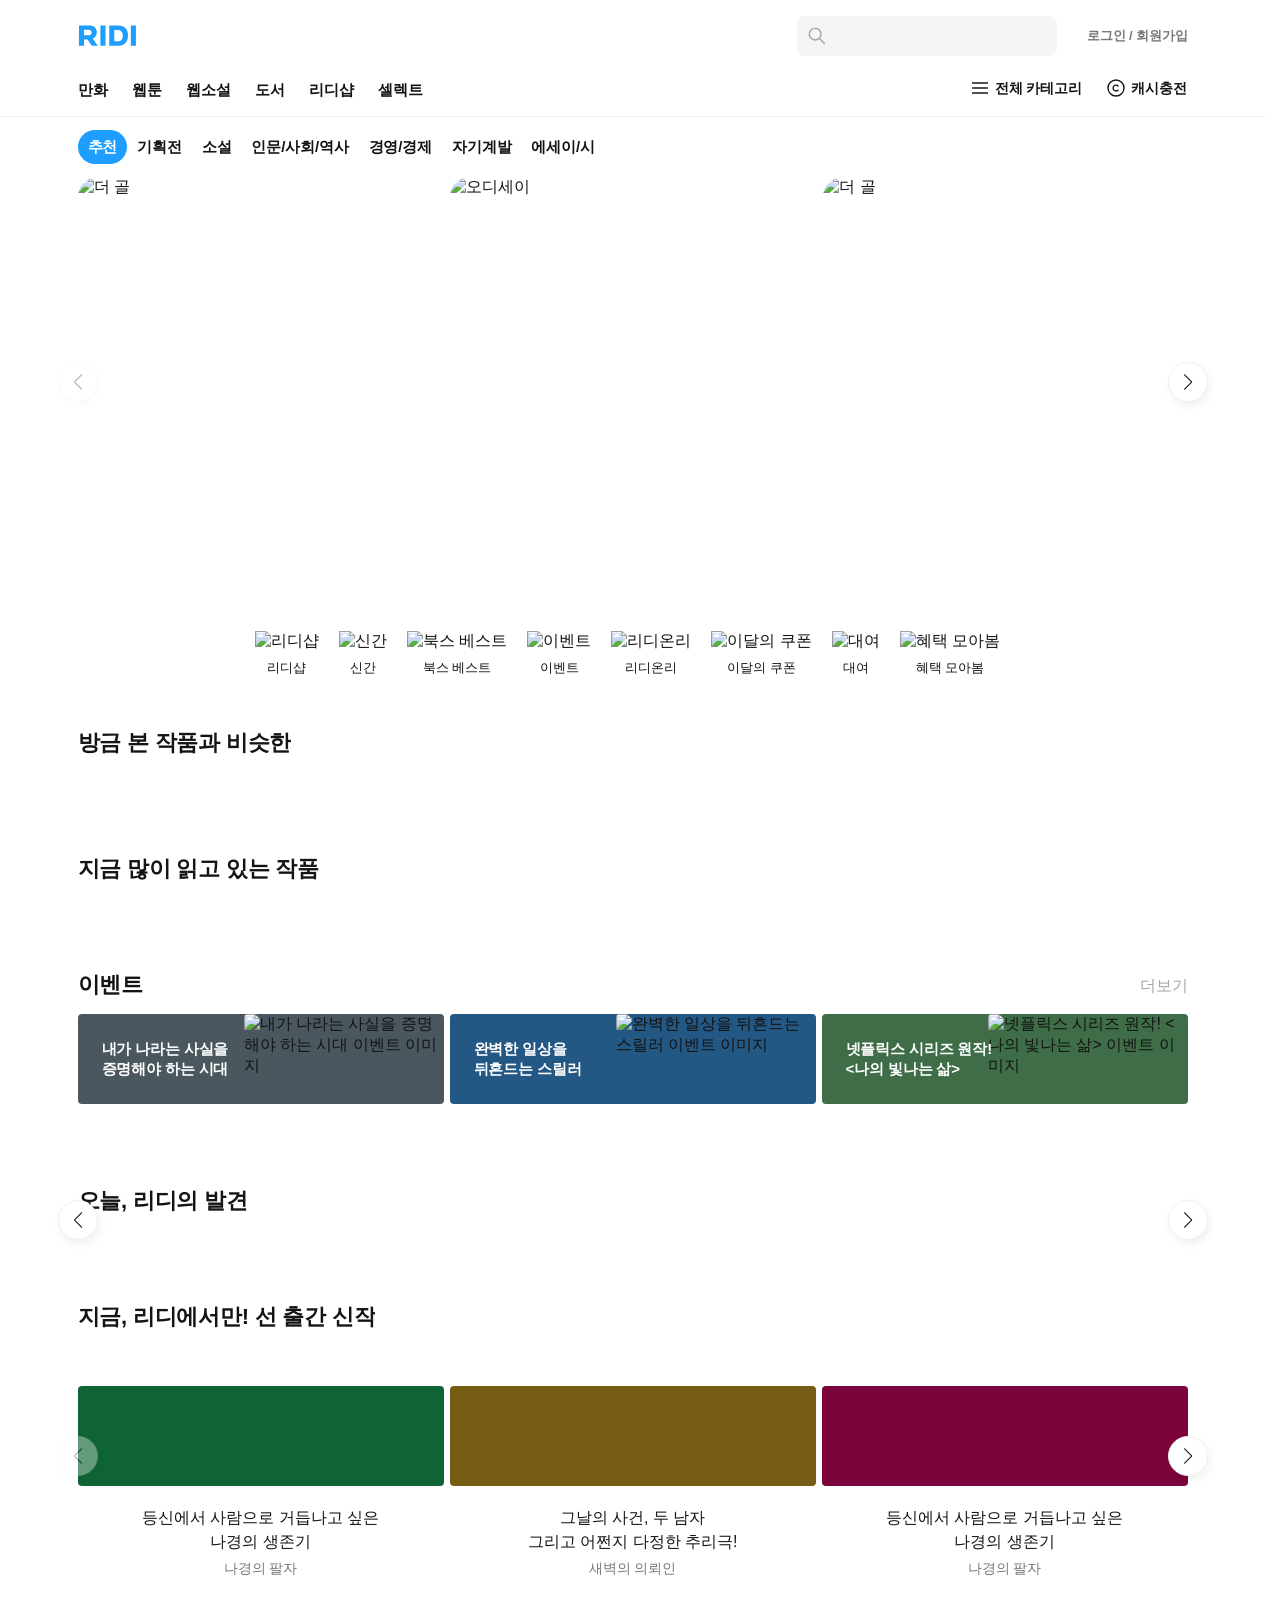
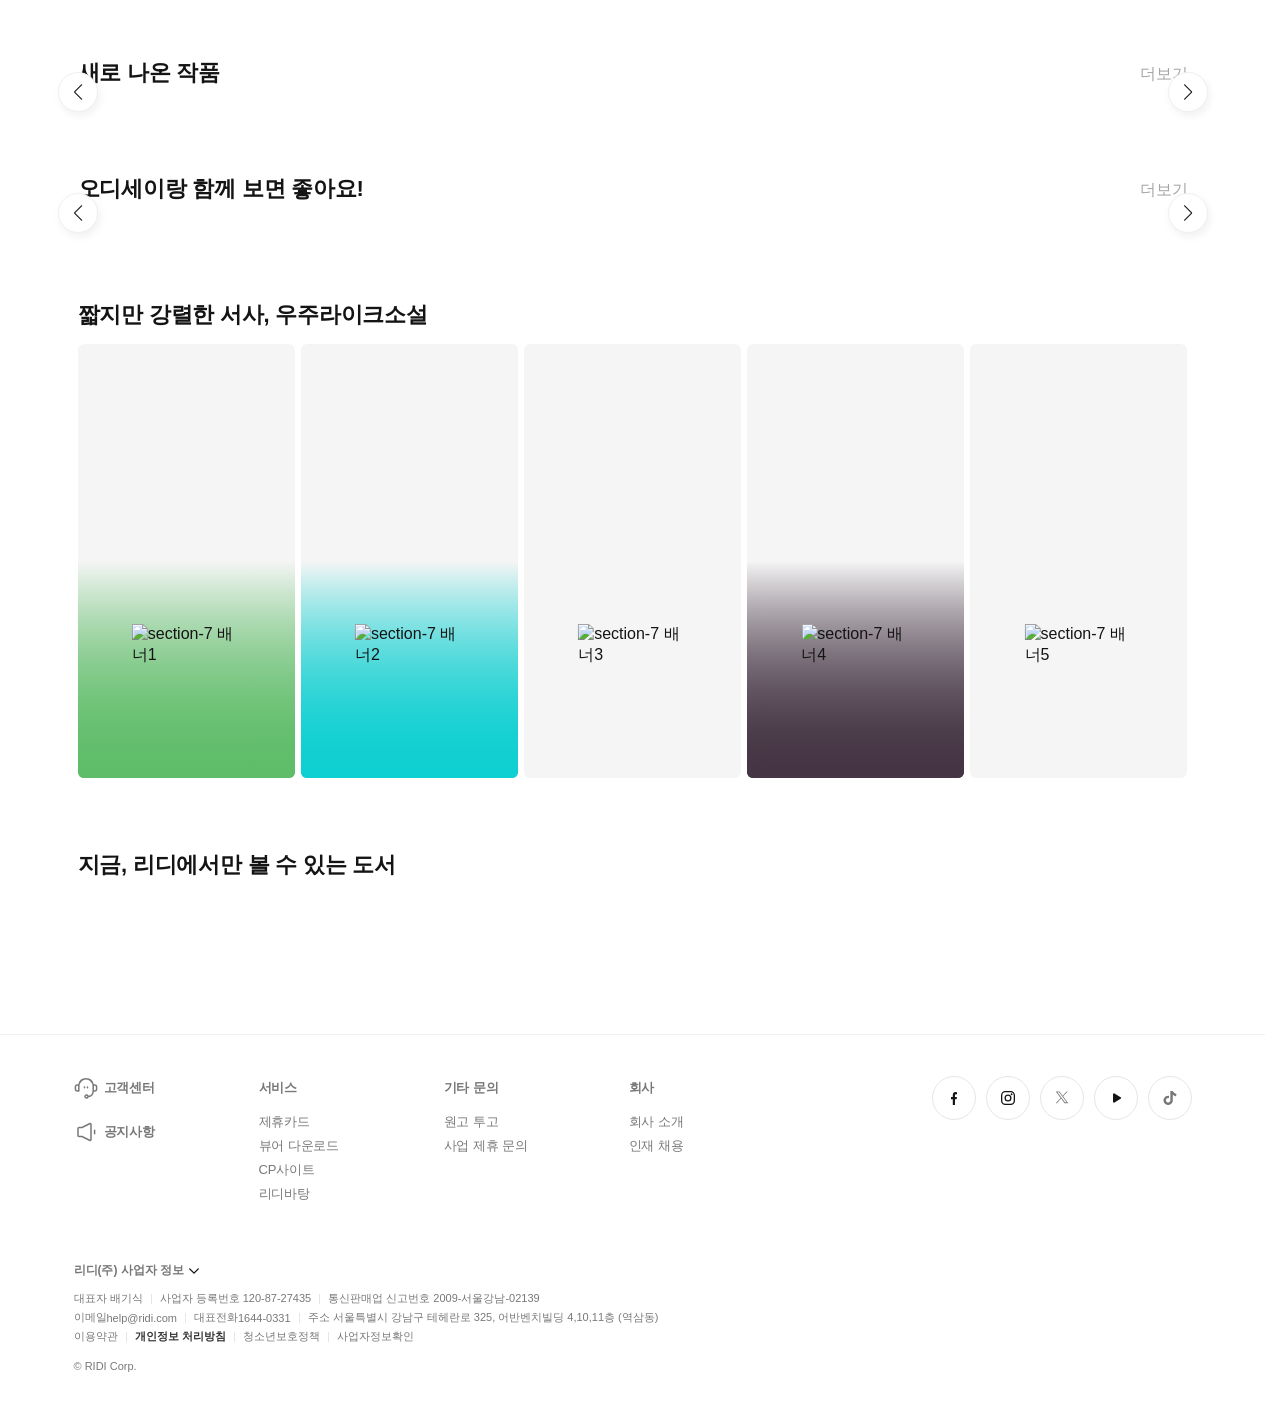
==== detail.html @ 7968d5c4 "0907 미니 프로젝트 진행중" ====
<!DOCTYPE html>
<html lang="ko">
<head>
    <meta charset="UTF-8">
    <meta name="viewport" content="width=device-width, initial-scale=1.0">
    <title>상세페이지</title>
    <link rel="stylesheet" href="./css/common.css">
    <link rel="stylesheet" href="./css/reset.css">
    <link rel="stylesheet" href="./css/detail.css">   
    <!-- Swiper CSS -->
    <link rel="stylesheet" href="https://cdn.jsdelivr.net/npm/swiper@11/swiper-bundle.min.css" />    
</head>
<body>
    <!-- 헤더 -->
    <div class="header-container"></div>
    <hr class="line">

    <div class="detail-container">
        <div class="book-detail-wrapper">            
            <!-- 좌측 표지 이미지 영역 -->
            <div class="detail-thumb-box">
                <a href="#">
                    <div class="box-background detail-bg"></div>
                    <img class="detail-img" src="" alt="책 표지">
                </a>                
            </div>            

            <!-- 우측 책 상세정보 영역 -->
            <div>
                <h1 class="detail-title"></h1>
                <div class="detail-info-box">
                    <div class="grade">
                        <div>
                            <button>
                                <svg width="1em" height="1em" viewBox="0 0 11 11" fill="none" xmlns="http://www.w3.org/2000/svg" aria-label="별점" class="rigrid-18z3lm8"><path fill-rule="evenodd" clip-rule="evenodd" d="M5.5 0L7.31151 3.30313L11 4.025L8.44643 6.75938L8.90476 10.5L5.5 8.90312L2.09524 10.5L2.55357 6.75938L0 4.00313L3.68849 3.30313L5.5 0Z" fill="currentColor"></path></svg>
                                <span>4.2점<span>(15)</span></span>
                            </button>
                            <span>관심 1</span>
                        </div>
                    </div>                        
                    <div>
                        <a href="#">
                            <span class="detail-author"></span>
                        </a>        
                        저자
                    </div>                          
                    <div>
                        <a href="#">
                            <span class="detail-publisher"></span>
                        </a>
                        출판
                    </div>                
                </div>                      

                <div>
                    <div>
                        <div>소장</div>
                        <div>
                            <ul>
                                <li>종이책 정가<span class="detail-price"></span>원</li>
                                <li>전자책 할인가<strong class="detail-sale-price"></strong>원</li>
                            </ul>
                        </div>                                        
                    </div>                
                </div>                
                            
                <!-- <div class="detail-contents-box">
                    <h3>작품 소개</h3>
                    <p class="detail-contents"></p>
                </div> -->                            
            </div>

        </div>
    </div>

    <!-- 상세페이지 스크립트 연결 -->
    <script src="js/detail.js"></script>
</body>
</html>
---- css/common.css ----
@charset "utf-8";

@font-face {
    font-family: "Pretendard Variable";
    font-style: normal;
    font-weight: 300 700;
    font-display: swap;
    src: url("https://static.ridicdn.net/web-font/pretendard/PretendardVariable.subset.0.woff2");
}

html {
    scrollbar-gutter: stable;
}

body {
    font-family: "Pretendard Variable", sans-serif;
}

.skip-nav {
    position: absolute;
    top: -100px;
    left: 0;
    z-index: 9999;
}

.skip-nav:focus {
    top: 0;
}

.sr-only {
    position: absolute;
    width: 1px;
    height: 1px;
    padding: 0;
    margin: -1px;
    overflow: hidden;
    clip: rect(0, 0, 0, 0);
    white-space: nowrap;
    border: 0;
}

.line {
    display: block;
    width: 100%;
    height: 1px;
    box-sizing: border-box;
    border: none;
    background: #f0f0f0;
}

/* Header */
header {
    width: 1170px;
    max-width: 1170px;
    margin: 0 auto;
}

/* Footer */
footer {
    position: relative;
    background: #ffffff;
    padding-top: 100px;
}

.footer-wrap {
    display: flex;
    flex-wrap: wrap;
    justify-content: space-between;
    max-width: 1170px;
    margin: 0 auto;
    padding: 41px 26px 20px;
}

.footer-wrap .footer-inner{
    display: flex;
    flex-direction: column;
}

.footer-wrap .footer-inner > .footer-top {
    display: flex;
}

.footer-wrap .footer-inner div > ul {
    min-width: 185px;
}

.footer-wrap .footer-inner > div > ul > li a {
    display: flex;
    align-items: center;
    gap: 6px;
    font-size: 13px;
    font-weight: bold;
    line-height: 16px;
    letter-spacing: -0.01em;
    color: #787878;
}

.footer-wrap .footer-inner > div > ul > li a svg * {
    color: #787878;
}

.footer-wrap .footer-inner > div > ul > li + li {
    margin-top: 20px;
}

.footer-wrap .footer-inner > div > div {
    flex-direction: column;
}

.footer-wrap .footer-inner .footer-top p {
    padding: 4px 0;
    margin-bottom: 12px;
    font-size: 13px;
    font-weight: 700;
    line-height: 16px;
    letter-spacing: -0.01em;
    color: #787878;
}

.footer-wrap .footer-inner .footer-top > div ul li a {
    font-size: 13px;
    line-height: 16px;
    letter-spacing: -0.01em;
    color: #787878;
}

.footer-wrap .footer-inner .footer-top > div ul li + li {
    margin-top: 6px;
}

.footer-wrap .footer-sns ul{
    display: flex;
}

.footer-wrap .footer-sns ul li + li{
    margin-left: 10px;
}

.footer-wrap .footer-sns ul li a{
    width: 44px;
    height: 44px;    
    display: inline-flex;
    justify-content: center;    
    align-items: center;
    border: 1px solid #e6e6e6;
    border-radius: 22px;
}

.footer-company{
    margin-top: 60px;
    margin-bottom: 20px;
}

.footer-company .info-toggle-btn{
    display: flex;
    align-items: center;
    gap: 4px;
    padding: 0;
    border: none;
    background: none;
    font-size: 12px;
    font-weight: 700;
    color: #787878;
    cursor: pointer;
    margin-bottom: 12px;
}

.info-toggle-btn .icon-arrow {
    display: inline-flex;
    align-items: center;
    transform: rotate(90deg);
    transition: transform 0.2s ease;
}

.info-content {
    margin-bottom: 16px;
}

.info-list{
    margin-bottom: 4px;
}

.info-list, .info-links {
    display: flex;
    flex-wrap: wrap;
    align-items: center;
    list-style: none;    
    padding: 0;
}

.info-list li,
.info-links li {
    font-size: 11px;
    color: #787878;
    display: flex;
    align-items: center;
}

.info-list li:not(:last-child)::after,
.info-links li:not(:last-child)::after {
    content: "";
    display: inline-block;
    width: 1px;
    height: 10px;
    background-color: #e6e6e6;
    margin: 0 8px;
}

.info-list a,
.info-links a {
    color: inherit;
    text-decoration: none;
}

.info-list a:hover,
.info-links a:hover {
    text-decoration: underline;
}

.info-links .privacy-link {
    font-weight: 700;
    color: #333;
}

.copyright {
    margin: 0;
    font-size: 11px;
    color: #787878;
}

[class^="section-"] {
    position: relative;
    max-width: 1170px;
    padding-left: 30px;
    padding-right: 30px;
    margin: 40px auto 0px;
}

[class^="section-"]:nth-child(even of [class^="section-"]) {
    padding-bottom: 30px;
}

[class^="section-"]:nth-child(odd of [class^="section-"]) {
    padding-bottom: 40px;
}

[class^="section-"] .heading{
    display: flex;
    justify-content: space-between;
    align-items: center;
    padding-top: 4px;
    padding-bottom: 16px;    
}

[class^="section-"] .heading > h2{
    font-size: 22px;
    font-weight: 700;
    letter-spacing: -0.01em;
    color: rgb(20, 20, 20);
    min-width: 0px;
    display: block;
    overflow: hidden;
    text-overflow: ellipsis;
    word-break: keep-all;
    overflow-wrap: break-word;
    white-space: nowrap;
    line-height: 26px;
}

[class^="section-"] .heading a{
    color: rgb(165, 165, 165);
    letter-spacing: -0.01em;
    font-size: 16px;
    font-weight: 500;
    line-height: 19px;
    padding: 6px 0px 0px;
}

[class^="section-"] .product-item .book-info{
    margin-top: 10px;
    padding-right: 10px;
}

[class^="section-"] .product-item .book-title{
    font-size: 16px;
    font-weight: 500;
    line-height: 19px;    
    display: -webkit-box;
    -webkit-line-clamp: 1;
    -webkit-box-orient: vertical;
    overflow: hidden;
    text-overflow: ellipsis;
    overflow-wrap: break-word;
    white-space: normal;
    line-height: 18px;
    color: rgb(20, 20, 20);    
    letter-spacing: -0.01em;
    font-weight: 500;
    word-break: break-all;
}

[class^="section-"] .product-item .book-author{
    margin-top: 6px;
    height: 17px;
    letter-spacing: -0.14px;
    line-height: 17px;
    font-size: 14px;
    color: rgb(120, 120, 120);        
    letter-spacing: -0.01em;
    white-space: nowrap;
    overflow: hidden;
    text-overflow: ellipsis;
    overflow-wrap: break-word;
    width: 100%;    
    display: inline-block !important;
}

[class^="section-"] .product-item-horizontal{
    display: flex;
}
---- css/detail.css ----
@charset "utf-8";

.detail-container{
    position: relative;
    max-width: 1170px;
    padding-left: 30px;
    padding-right: 30px;
    margin: 0 auto;
}

.book-detail-wrapper{    
    margin-top: 30px;
    display: flex;
    column-gap: 30px;
}

.detail-thumb-box{
    position: relative;
    min-width: 204px;
    width: 204px;
    max-width: 100%;
}

.detail-thumb-box > a{
    display: block;
    width: 100%;
    border-radius: 4px;
}

.detail-thumb-box > a > img{
    width: 100%;
    border-radius: 4px;
}

.detail-title{
    line-height: 38px;
    margin-bottom: 12px;
}

.detail-title > div{
    color: #141414;
    font-size: 32px;
    font-weight: 700;
    line-height: 38px;
    margin: 12px 0;
}

.detail-info-box{
    font-size: 14px;
    font-weight: 400;
    line-height: 17px;
    color: #555555;
    display: flex;
    flex-direction: column;
    gap: 6px;
}

.detail-info-box .grade button{
    display: flex;
    align-items: center;
    appearance: none;
    background: none;
    box-shadow: none;
    border: 0;
    border-radius: 0;
    margin: 0;
    padding: 0;
    -webkit-box-align: center;
    -ms-flex-align: center;
    align-items: center;
    font-size: 14px;    
    font-weight: 700;
}

.detail-info-box .grade div button svg{
    margin-right: 2px;
}

.detail-info-box .grade > div{
    display: flex;
    align-items: center;
    gap: 4px;
}

.detail-info-box .grade > div > span{
    color: #555;
    margin-left: 4px;
}

.detail-info-box .grade div button svg path, .detail-info-box .grade > div > div{
    display: flex;
    align-items: center;
}

.detail-info-box .grade div button svg path, .detail-info-box .grade > div button span{
    color: #DC3232;
}

.detail-info-box .grade > div button span > span{
    color: #555;
}

.detail-info-box > div .detail-author, .detail-info-box > div .detail-publisher{
    color: #555;
    font-weight: 600;
}
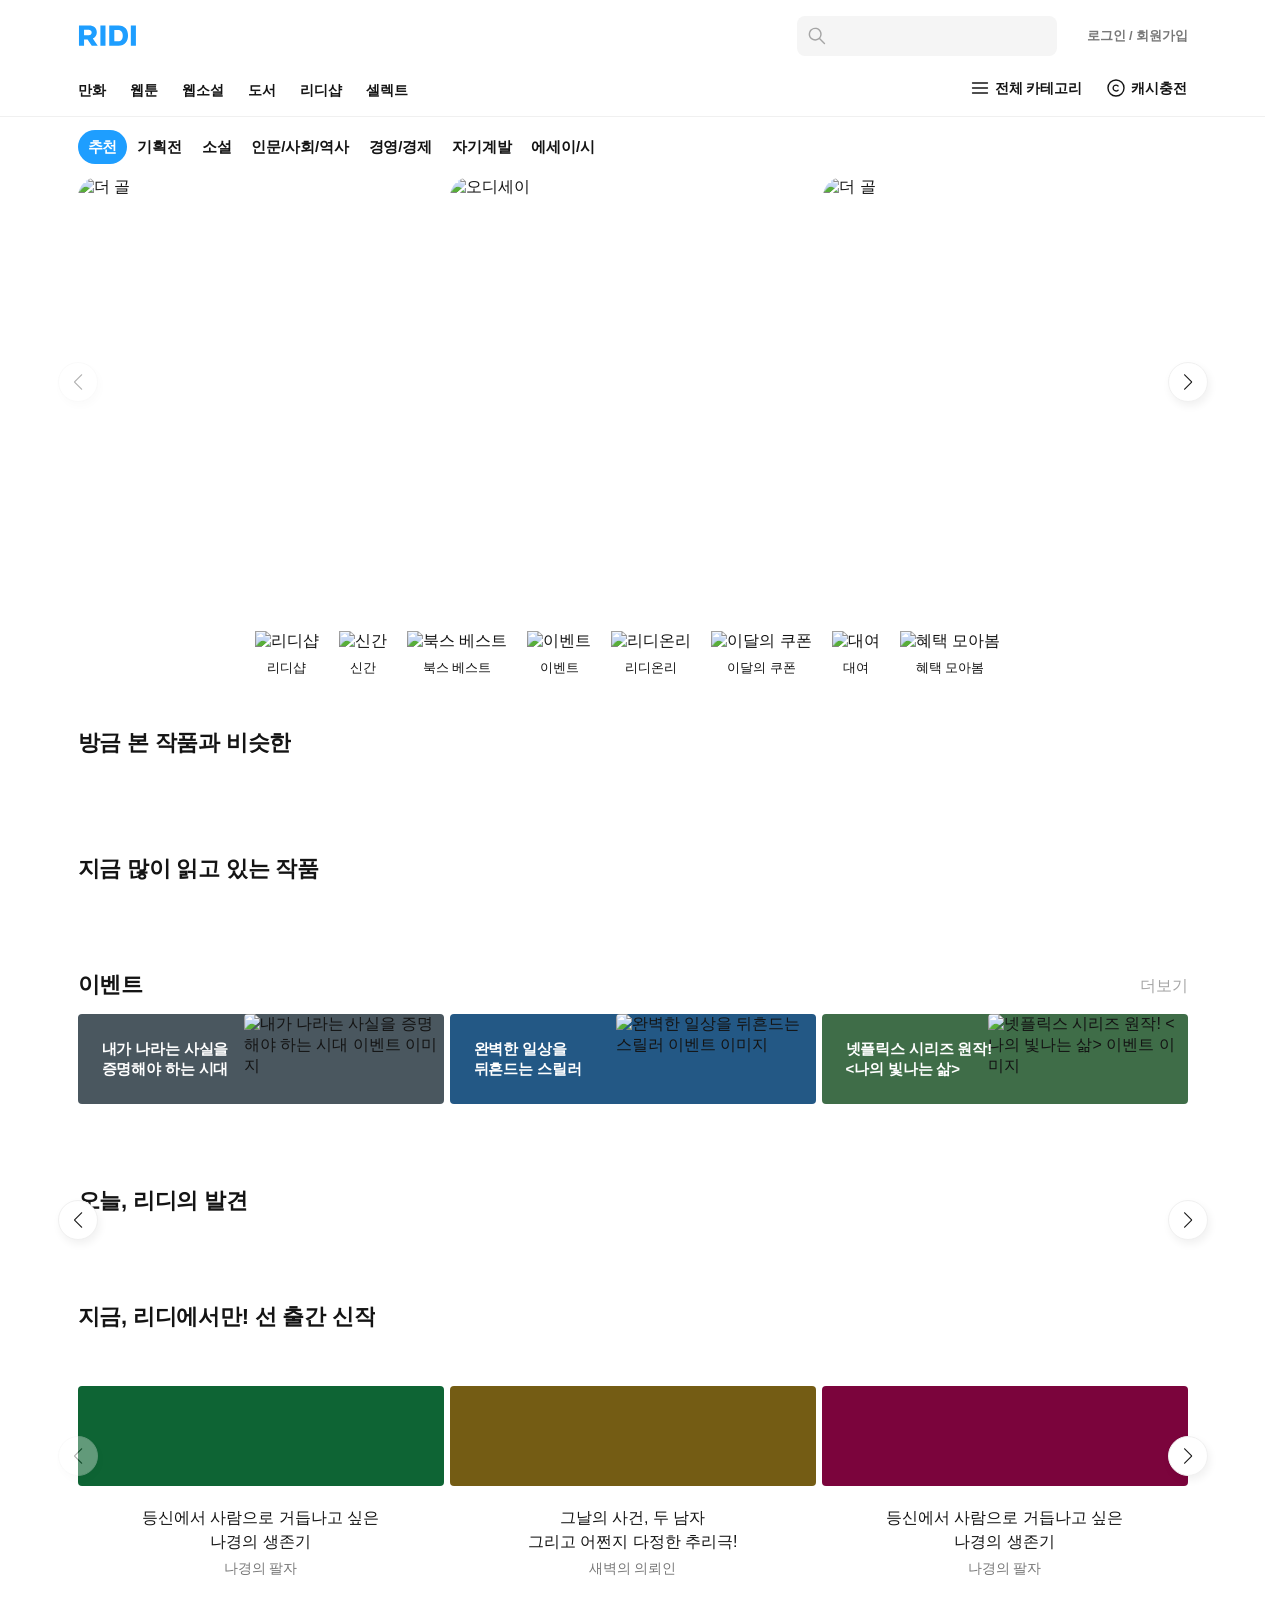
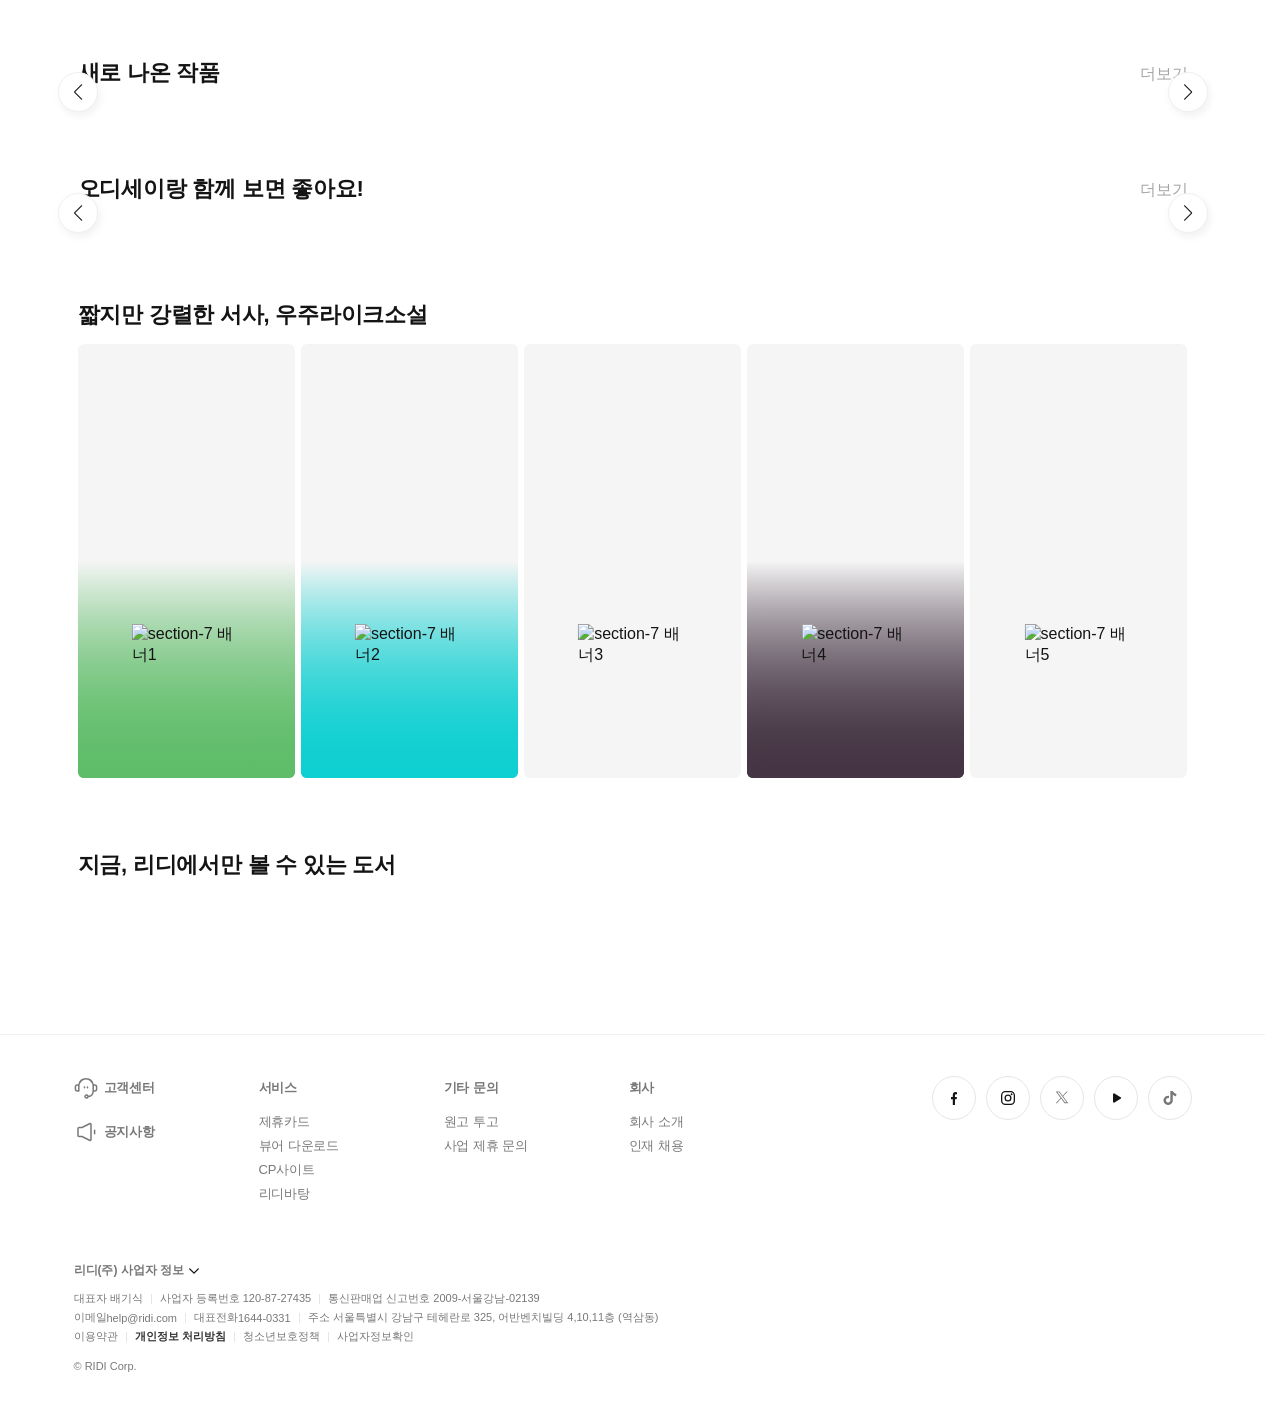
==== commit 27c350b1: "260910 : 미니프로젝트 진행중" ====
--- a/detail.html
+++ b/detail.html
@@ -16,64 +16,355 @@
     <hr class="line">
 
     <div class="detail-container">
-        <div class="book-detail-wrapper">            
-            <!-- 좌측 표지 이미지 영역 -->
-            <div class="detail-thumb-box">
-                <a href="#">
-                    <div class="box-background detail-bg"></div>
-                    <img class="detail-img" src="" alt="책 표지">
-                </a>                
-            </div>            
-
-            <!-- 우측 책 상세정보 영역 -->
-            <div>
-                <h1 class="detail-title"></h1>
-                <div class="detail-info-box">
-                    <div class="grade">
-                        <div>
-                            <button>
-                                <svg width="1em" height="1em" viewBox="0 0 11 11" fill="none" xmlns="http://www.w3.org/2000/svg" aria-label="별점" class="rigrid-18z3lm8"><path fill-rule="evenodd" clip-rule="evenodd" d="M5.5 0L7.31151 3.30313L11 4.025L8.44643 6.75938L8.90476 10.5L5.5 8.90312L2.09524 10.5L2.55357 6.75938L0 4.00313L3.68849 3.30313L5.5 0Z" fill="currentColor"></path></svg>
-                                <span>4.2점<span>(15)</span></span>
+        <div class="wrap">
+            <div class="book-detail-wrapper">            
+                <!-- 좌측 표지 이미지 영역 -->
+                <div class="detail-thumb-box">
+                    <a href="#">
+                        <div class="box-background detail-bg"></div>
+                        <img class="detail-img" src="" alt="책 표지">
+                    </a>  
+                    <div>
+                        <a href="#">미리보기</a>
+                    </div>              
+                </div>            
+
+                <!-- 우측 책 상세정보 영역 -->
+                <div class="detail-book-info"> 
+                    <h1 class="detail-title"></h1>
+                    <div class="detail-info-box">
+                        <div class="grade">
+                            <div>
+                                <button>
+                                    <svg width="1em" height="1em" viewBox="0 0 11 11" fill="none" xmlns="http://www.w3.org/2000/svg" aria-label="별점" class="rigrid-18z3lm8"><path fill-rule="evenodd" clip-rule="evenodd" d="M5.5 0L7.31151 3.30313L11 4.025L8.44643 6.75938L8.90476 10.5L5.5 8.90312L2.09524 10.5L2.55357 6.75938L0 4.00313L3.68849 3.30313L5.5 0Z" fill="currentColor"></path></svg>
+                                    <span>4.2점<span>(15)</span></span>
+                                </button>
+                                <span>관심 1</span>
+                            </div>
+                        </div>       
+                        <div class="info-container">
+                            <ul>
+                                <li>
+                                    <a href="#">
+                                        <span class="detail-author"></span>
+                                    </a>
+                                    저자
+                                </li>
+                                <li>
+                                    <a href="#">
+                                        <span class="detail-publisher"></span>
+                                    </a>
+                                    출판
+                                </li>
+                            </ul>
+                        </div>                 
+                                        
+                        <div class="like-btn">
+                            <button type="button">
+                                <svg width="13" height="13" viewBox="0 0 13 13" fill="none" xmlns="http://www.w3.org/2000/svg" class="rigrid-nnj3q7"><g clip-path="url(#clip0_9031_1622)"><path fill-rule="evenodd" clip-rule="evenodd" d="M6.50039 1.61963C6.83176 1.61963 7.10039 1.88826 7.10039 2.21963V10.7911C7.10039 11.1224 6.83176 11.3911 6.50039 11.3911C6.16902 11.3911 5.90039 11.1224 5.90039 10.7911V2.21963C5.90039 1.88826 6.16902 1.61963 6.50039 1.61963Z" fill="#1E9EFF"></path><path fill-rule="evenodd" clip-rule="evenodd" d="M11.3852 6.4999C11.3852 6.83128 11.1166 7.0999 10.7852 7.0999H2.21377C1.8824 7.0999 1.61377 6.83127 1.61377 6.4999C1.61377 6.16853 1.8824 5.8999 2.21377 5.8999H10.7852C11.1166 5.8999 11.3852 6.16853 11.3852 6.4999Z" fill="#1E9EFF"></path></g><defs><clipPath id="clip0_9031_1622"><rect width="10" height="10" fill="white" transform="translate(1.5 1.5)"></rect></clipPath></defs></svg>
+                                관심
                             </button>
-                            <span>관심 1</span>
-                        </div>
-                    </div>                        
-                    <div>
-                        <a href="#">
-                            <span class="detail-author"></span>
-                        </a>        
-                        저자
-                    </div>                          
-                    <div>
-                        <a href="#">
-                            <span class="detail-publisher"></span>
-                        </a>
-                        출판
-                    </div>                
-                </div>                      
-
-                <div>
-                    <div>
-                        <div>소장</div>
-                        <div>
-                            <ul>
-                                <li>종이책 정가<span class="detail-price"></span>원</li>
-                                <li>전자책 할인가<strong class="detail-sale-price"></strong>원</li>
-                            </ul>
-                        </div>                                        
-                    </div>                
-                </div>                
-                            
-                <!-- <div class="detail-contents-box">
-                    <h3>작품 소개</h3>
-                    <p class="detail-contents"></p>
-                </div> -->                            
+                        </div>
+
+                        <div class="select-container">
+                            <div class="wrap">
+                                <div>셀렉트</div>
+                                <a href="#">
+                                    리디셀렉트에서 바로 볼 수 있는 책입니다!
+                                    <span class="rigrid-1e94iwo"><svg width="1em" height="1em" viewBox="0 0 14 14" fill="none" xmlns="http://www.w3.org/2000/svg" aria-label="셀렉트 가기" class="rigrid-111o5ku"><path fill-rule="evenodd" clip-rule="evenodd" d="M3.99734 12.5106C3.72398 12.2372 3.72398 11.794 3.99734 11.5206L8.51903 6.99891L3.99734 2.47722C3.72398 2.20385 3.72398 1.76064 3.99734 1.48727C4.27071 1.2139 4.71393 1.2139 4.98729 1.48727L10.004 6.50393C10.2773 6.7773 10.2773 7.22052 10.004 7.49388L4.98729 12.5106C4.71393 12.7839 4.27071 12.7839 3.99734 12.5106Z" fill="currentColor"></path></svg></span>
+                                </a>             
+                            </div>                                   
+                        </div>
+
+                        <div class="price-container">
+                            <div class="wrap">
+                                <p>소장</p>
+                                <div>
+                                    <ul>
+                                        <li>
+                                            종이책 정가<span class="detail-price"></span>
+                                        </li>
+                                        <li>
+                                            할인가                                        
+                                            <span class="detail-sale-price"><strong></strong></span>
+                                        </li>
+                                    </ul>
+                                </div>                                        
+                            </div>                
+                        </div>  
+
+                        <div class="icon-container">
+                            <div class="wrap">
+                                <ul>
+                                    <li>
+                                        <button type="button">
+                                            <span>
+                                                <svg width="1em" height="1em" viewBox="0 0 24 24" fill="none" xmlns="http://www.w3.org/2000/svg" class="rigrid-bf8dw"><path fill-rule="evenodd" clip-rule="evenodd" d="M11.0687 4.42784C11.0684 4.42761 11.0689 4.42806 11.0687 4.42784L11.9956 5.40048L12.8362 4.50935L12.8375 4.50792C14.9619 2.2668 18.5383 2.17416 20.7785 4.29768C23.0198 6.42229 23.1126 9.99986 20.9772 12.2402L12.6512 21.0066L12.6438 21.014C12.2814 21.3764 11.6949 21.3764 11.3324 21.014L11.3251 21.0066L2.99868 12.2399C2.99865 12.2398 2.9987 12.2399 2.99868 12.2399C0.917342 10.0532 0.977632 6.52742 3.10245 4.4026L3.19396 4.31109C5.39201 2.12473 8.92915 2.17215 11.0687 4.42784ZM4.32306 5.44473C5.88484 3.89206 8.3873 3.92534 9.90761 5.52873L9.90901 5.5302L11.3356 7.02717L11.3425 7.03397C11.7049 7.39639 12.2914 7.39639 12.6538 7.03397L12.6621 7.02571L13.9987 5.60865C13.9985 5.60886 13.9989 5.60844 13.9987 5.60865C15.5144 4.01038 18.0782 3.94261 19.6778 5.45889C21.2764 6.97427 21.3437 9.53671 19.819 11.1363L11.9881 19.3811L5.92835 12.9975L4.15767 11.1368C2.67908 9.58344 2.71866 7.04912 4.23382 5.53397L4.32231 5.44548C4.32256 5.44523 4.32281 5.44498 4.32306 5.44473Z" fill="currentColor"></path></svg>
+                                            </span>
+                                        </button>
+                                    </li>
+                                    <li>
+                                        <button type="button">
+                                            <svg width="1em" height="1em" viewBox="0 0 24 24" fill="none" xmlns="http://www.w3.org/2000/svg" class="rigrid-bf8dw"><path fill-rule="evenodd" clip-rule="evenodd" d="M0.199219 2.99922C0.199219 2.55739 0.557392 2.19922 0.999224 2.19922H3.83705C4.2008 2.19922 4.51877 2.44462 4.61094 2.7965L5.34885 5.61345C5.41003 5.59847 5.47396 5.59053 5.53976 5.59053H21.9992C22.259 5.59053 22.5026 5.7167 22.6526 5.92889C22.8025 6.14109 22.84 6.41288 22.7532 6.65777L19.3478 16.2665C19.2347 16.5858 18.9326 16.7992 18.5938 16.7992H7.24246C6.87871 16.7992 6.56075 16.5538 6.46857 16.2019L3.21962 3.79922H0.999224C0.557392 3.79922 0.199219 3.44105 0.199219 2.99922ZM5.76198 7.19053L7.85989 15.1992H18.0286L20.8669 7.19053H5.76198ZM8.99902 20.4992C8.99902 21.3276 8.32745 21.9992 7.49902 21.9992C6.67059 21.9992 5.99902 21.3276 5.99902 20.4992C5.99902 19.6708 6.67059 18.9992 7.49902 18.9992C8.32745 18.9992 8.99902 19.6708 8.99902 20.4992ZM18.499 21.9992C19.3274 21.9992 19.999 21.3276 19.999 20.4992C19.999 19.6708 19.3274 18.9992 18.499 18.9992C17.6706 18.9992 16.999 19.6708 16.999 20.4992C16.999 21.3276 17.6706 21.9992 18.499 21.9992Z" fill="currentColor"></path></svg>
+                                        </button>
+                                    </li>
+                                    <li>
+                                        <button type="button">
+                                            <svg width="1em" height="1em" viewBox="0 0 24 24" fill="none" xmlns="http://www.w3.org/2000/svg" class="rigrid-bf8dw"><path fill-rule="evenodd" clip-rule="evenodd" d="M8.65717 1.96967C8.95006 1.67678 9.42493 1.67678 9.71783 1.96967L11.7442 3.99609H12.2556L14.282 1.96967C14.5749 1.67678 15.0498 1.67678 15.3426 1.96967C15.6355 2.26256 15.6355 2.73744 15.3426 3.03033L14.3769 3.99609H20.4995C21.1898 3.99609 21.7495 4.55574 21.7495 5.24609V19.9956C21.7495 20.686 21.1898 21.2456 20.4995 21.2456H3.5C2.80964 21.2456 2.25 20.686 2.25 19.9956V5.24609C2.25 4.55574 2.80964 3.99609 3.5 3.99609H9.62293L8.65717 3.03033C8.36427 2.73744 8.36427 2.26256 8.65717 1.96967ZM11.1229 5.49609H3.75V19.7456H11.2495V5.62267L11.1229 5.49609ZM12.7495 19.7456H20.2495V5.49609H12.8769L12.7495 5.62349V19.7456Z" fill="currentColor"></path></svg>
+                                        </button>
+                                    </li>
+                                    <li>
+                                        <a href="#">소장</a>
+                                    </li>
+                                </ul>
+                            </div>
+                        </div>
+                    </div>                                                              
+                                
+                    <!-- <div class="detail-contents-box">
+                        <h3>작품 소개</h3>
+                        <p class="detail-contents"></p>
+                    </div> -->                            
+                </div>
+
             </div>
 
+            <div class="book-info-card">            
+                <dl class="info-group">
+                    <div class="info-row">
+                    <dt>출간 정보</dt>
+                    <dd>
+                        <p>2024.09.01 전자책 출간</p>
+                        <p>2024.04.17 종이책 출간</p>
+                    </dd>
+                    </div>
+
+                    <div class="info-row">
+                    <dt>파일 정보</dt>
+                    <dd>
+                        <span>EPUB</span>
+                        <span class="divider">|</span>
+                        <span>약 18.3만 자</span>
+                        <span class="divider">|</span>
+                        <span>9.9MB</span>
+                    </dd>
+                    </div>
+
+                    <div class="info-row">
+                        <dt>ISBN</dt>
+                        <dd>9791167184696</dd>
+                    </div>
+
+                    <div class="info-row">
+                        <dt>UCI</dt>
+                        <dd>-</dd>
+                    </div>
+                </dl>
+                
+                <dl class="info-group">
+                    <div class="info-row">
+                        <dt>듣기 기능</dt>
+                        <dd>
+                            <span class="icon">🎧</span>
+                            <span>TTS(듣기) 지원</span>
+                        </dd>
+                        </div>
+
+                        <div class="info-row">
+                        <dt>지원 환경</dt>
+                        <dd class="environment-list">
+                            <span><i class="icon">📱</i> 앱</span>
+                            <span class="divider">|</span>
+                            <span class="disabled"><i class="icon">🌐</i> 웹</span>
+                            <span class="divider">|</span>
+                            <span><i class="icon">💻</i> PC뷰어</span>
+                            <span class="divider">|</span>
+                            <span><i class="icon">📱</i> PAPER</span>
+                        </dd>
+                    </div>
+                </dl>
+            </div>
+
+            <div class="book-detail">
+                <div class="heading">
+                    <h1 class="detail-title"></h1>
+                    <p>작품 정보</p>
+                </div>
+                
+                <div class="tab-menu">
+                    <ul>
+                        <li>
+                            <a href="#">작품 소개</a>
+                        </li>
+                        <li>
+                            <a href="#">목차</a>
+                        </li>
+                        <li>
+                            <a href="#">출판서 서평</a>
+                        </li>
+                    </ul>
+                </div>
+
+                <div class="tab-content">
+                    <div class="tab-panel active">
+                        <p class="detail-contents">
+                            <!-- 자바스크립트에 의해 book.contents 내용이 자동으로 채워집니다. -->
+                        </p>
+                    </div>
+                    <div class="tab-panel">
+                        <div>- 마이스터 호라가 여는 서문
+                            <br>- 프롤로그
+                            <br>- 제1장
+                            <br>- 제2장
+                            <br>- 제3장
+                            <br>- 제4장
+                            <br>- 제5장
+                            <br>- 제6장
+                            <br>- 마이스터 호라의 독자에 대한 도전
+                            <br>- 제7장
+                            <br>- 에필로그
+                        </div>
+                    </div>
+                    <div class="tab-panel">
+                        <div>《류젠 가의 일족》 3부작 중 1탄
+                            <br>현지에서 가장 주목받고 있는 작가의 강렬한 데뷔작!
+                            <br>
+                            <br>평생 가문의 저주라는 족쇄에 묶여 스트레스를 받으며 살아온 ‘레나’.
+                            <br>‘가모’를 만나고 서로 사랑에 빠지며 행복한 미래를 꿈꿨다.
+                            <br>그러나 뱃속의 아이를 불의의 사고로 잃고 레나는 좌절하게 된다.
+                            <br>
+                            <br>역시 저주에서 벗어날 수 없다며 나날이 시들어가던 그녀는 결국 병을 얻게 된다.
+                            <br>얼마 남지 않았다는 말에 좌절하고 있던 가모에게 갑자기 전화가 걸려온다.
+                            <br>
+                            <br>가문의 일은 물론 둘 사이의 아이에 대해서도 알고 있는 정체불명의 목소리에 가모는 분노하고 핸드폰을 집어 던진다.
+                            <br>그렇지만 목소리를 계속 들려오고 자동차 밑을 보니 신비로운 모래시계를 발견한다.
+                            <br>가문의 저주를 풀어야 아내의 병을 치료할 수 있을 것이라는 말에 그는 목소리의 지시를 따른다.
+                            <br>
+                            <br>그런데 눈을 떠보니 가모가 있는 곳은 낯선 장소였다.
+                            <br>가문의 저주가 시작된 1960년 시노의 별장 앞에 서있었다.
+                            <br>
+                            <br>작가는 처음부터 독자에게 도전장을 내민다. 이렇게까지 단서를 줘도 절대 범인을 맞출 수 없을 것이라는 자신만만함이 느껴진다. 그렇지만 독자를 속여 정보를 주지 않거나 숨기지 않는다. 그렇기 때문에 마지막까지 읽었을 때 작가의 치밀함에 놀라게 될 것이다. 아무도 믿을 수 없게 만드는 작가의 필력, 직접 겪어보길 바란다.
+                        </div>
+                    </div>
+                </div>
+            </div>
+
+            <div class="recent-books">
+                <div class="swiper-section">
+                    <div class="heading">                        
+                        <p>같은 작가의 다른 작품</p>
+                    </div>                    
+                    <div class="swiper author-bottom-swiper">
+                        <div class="swiper-wrapper recent-books-wrapper">
+                            <!-- JS에서 슬라이드 아이템이 들어갑니다 -->
+                        </div>                        
+                    </div>
+                    <div class="swiper-button-next"></div>
+                    <div class="swiper-button-prev"></div>
+                </div>
+            </div>
+    
+            <section class="review-section">
+                <h2 class="review-title">리뷰</h2>
+
+                <!-- 평점 요약 헤더 -->
+                <div class="review-summary">
+                    <div class="rating-info">
+                        <span class="rating-score">3.3</span>
+                        <div class="rating-detail">
+                            <span class="rating-label">구매자 별점</span>
+                            <div class="star-rating static-stars">
+                                <span class="star full">★</span>
+                                <span class="star full">★</span>
+                                <span class="star full">★</span>
+                                <span class="star percent-30">★</span>
+                                <span class="star empty">★</span>
+                            </div>
+                        </div>
+                    </div>                    
+                </div>
+
+                <!-- 리뷰 작성 폼 -->
+                <div class="review-write-box">
+                    <p class="write-prompt">이 작품을 평가해 주세요!</p>
+
+                    <!-- 별점 입력 선택기 -->
+                    <div class="interactive-stars">
+                        <span class="star-input" data-value="1">★</span>
+                        <span class="star-input" data-value="2">★</span>
+                        <span class="star-input" data-value="3">★</span>
+                        <span class="star-input" data-value="4">★</span>
+                        <span class="star-input" data-value="5">★</span>
+                    </div>
+
+                    <!-- 리뷰 텍스트 입력 영역 -->
+                    <div class="textarea-wrapper">
+                        <textarea 
+                            class="review-textarea" 
+                            placeholder="리뷰를 10자 이상 입력해 주세요. 광고 및 욕설, 타인을 비방하는 문구는 비공개될 수 있습니다."
+                            maxlength="500"
+                        ></textarea>
+                        
+                        <div class="textarea-bottom">
+                            <label class="spoiler-label">
+                                <input type="checkbox" id="spoilerCheck" />
+                                <span class="checkbox-custom"></span>
+                                스포일러가 있습니다.
+                            </label>
+                            <button type="button" class="btn-submit-review" disabled>리뷰 등록</button>
+                        </div>
+                    </div>
+                </div>
+            </section>
+        </div>        
+
+        <div class="category-bestseller">            
+            <h2 class="bestseller-title">
+                <a href="/category/bestsellers/103" class="bestseller-link">
+                <span>일본 소설 베스트</span>
+                <svg width="1em" height="1em" viewBox="0 0 9 9" fill="none" xmlns="http://www.w3.org/2000/svg" class="icon-arrow" aria-hidden="true">
+                    <path fill-rule="evenodd" clip-rule="evenodd" d="M2.53375 0.920861C2.33849 1.11612 2.33849 1.43271 2.53375 1.62797L5.4052 4.49941L2.53375 7.37086C2.33849 7.56612 2.33849 7.88271 2.53375 8.07797C2.72901 8.27323 3.0456 8.27323 3.24086 8.07797L6.46586 4.85297C6.55963 4.7592 6.6123 4.63202 6.6123 4.49941C6.6123 4.36681 6.55963 4.23963 6.46586 4.14586L3.24086 0.920861C3.0456 0.725599 2.72901 0.725599 2.53375 0.920861Z" fill="currentColor"></path>
+                </svg>
+                </a>
+            </h2>
+            
+            <ol class="bestseller-list">
+                <li>
+                    <a href="#">[50년 대여] 은하영웅전설+외전 세트 (전 15권)</a>
+                </li>
+                <li>
+                    <a href="#">비채 X 히가시노 게이고 컬렉션</a>
+                </li>
+                <li>
+                    <a href="#">마성의 아이</a>
+                </li>
+                <li>
+                    <a href="#">투명한 나선</a>
+                </li>
+                <li>
+                    <a href="#">용의자 X의 헌신</a>
+                </li>
+                <li>
+                    <a href="#">가면 산장 살인 사건</a>
+                </li>
+                <li>
+                    <a href="#">노르웨이의 숲</a>
+                </li>
+                <li>
+                    <a href="#">온고쿠</a>
+                </li>
+                <li>
+                    <a href="#">신 게임</a>
+                </li>
+                <li>
+                    <a href="#">교토탐정 홈즈 세트 (전 18권)</a>
+                </li>
+            </ol>
         </div>
     </div>
 
     <!-- 상세페이지 스크립트 연결 -->
     <script src="js/detail.js"></script>
+    <script src="https://cdn.jsdelivr.net/npm/swiper@11/swiper-bundle.min.js"></script>
 </body>
 </html>
--- a/css/common.css
+++ b/css/common.css
@@ -317,4 +317,22 @@
 
 [class^="section-"] .product-item-horizontal{
     display: flex;
+}
+
+/* 평점 및 리뷰 수 스타일 */
+.book-info .book-rating {
+    margin-top: 4px;
+    font-size: 13px;
+    font-weight: 700;
+    color: #dc3232;
+}
+
+.book-info .book-rating .star {
+    margin-right: 2px;
+    color: #dc3232;
+}
+
+.book-info .book-rating .review-count {
+    color: #999;
+    font-weight: 400;
 }
--- a/css/detail.css
+++ b/css/detail.css
@@ -1,11 +1,16 @@
 @charset "utf-8";
 
 .detail-container{
+    display: flex;
     position: relative;
     max-width: 1170px;
-    padding-left: 30px;
+    padding-left: 30px;    
+    margin: 0 auto;
+}
+
+.detail-container > .wrap{
+    width: calc(100% - 234px);
     padding-right: 30px;
-    margin: 0 auto;
 }
 
 .book-detail-wrapper{    
@@ -32,7 +37,25 @@
     border-radius: 4px;
 }
 
-.detail-title{
+.detail-thumb-box > div > a{
+    margin: 0 auto;    
+    display: flex;    
+    align-items: center;    
+    justify-content: center;
+    max-width: 100%;
+    height: 48px;
+    border-radius: 6px;
+    border: 1px solid #e6e6e6;
+    background: #ffffff;
+    border-radius: 6px;
+    margin-top: 12px;
+    color: #555555;
+    font-size: 16px;
+    font-weight: 600;
+    line-height: 19px;    
+}
+
+.detail-book-info .detail-title{
     line-height: 38px;
     margin-bottom: 12px;
 }
@@ -52,7 +75,11 @@
     color: #555555;
     display: flex;
     flex-direction: column;
-    gap: 6px;
+    gap: 8px;
+}
+
+.detail-book-info{
+    width: 100%;
 }
 
 .detail-info-box .grade button{
@@ -100,7 +127,625 @@
     color: #555;
 }
 
+.detail-info-box > .info-container ul li{
+    font-size: 12px;
+}
+
+.detail-info-box > .info-container ul li + li{
+    margin-top: 4px;
+}
+
 .detail-info-box > div .detail-author, .detail-info-box > div .detail-publisher{
     color: #555;
     font-weight: 600;
+    font-size: 13px;
+}
+
+.detail-info-box .like-btn{
+    margin-top: 16px;
+}
+
+.detail-info-box .like-btn button{
+    display: flex;
+    -webkit-align-items: center;
+    -webkit-box-align: center;
+    -ms-flex-align: center;
+    align-items: center;
+    height: 30px;
+    padding: 1px 9.5px 0px 9.5px;
+    margin-right: 4px;
+    -webkit-flex-shrink: 0;
+    -ms-flex-negative: 0;
+    flex-shrink: 0;
+    border-radius: 30px;
+    border: 1px solid #1E9EFF;
+    color: #1E9EFF;
+    font-weight: 600;
+    letter-spacing: -0.01em;
+    font-size: 13px;
+    line-height: 17px;
+    gap: 4px;    
+    background: transparent;
+}
+
+.select-container{
+    display: flex;
+    gap: 20px;
+    padding-top: 14px;
+    min-width: 0;
+    grid-area: bottom;
+}
+
+.select-container > .wrap{
+    display: flex;
+    padding: 8px 0;
+    border-top: 1px solid #e6e6e6;
+    border-bottom: 1px solid #e6e6e6;
+    width: 100%;
+}
+
+.select-container > .wrap > div{
+    margin-top: 2px;
+    margin-bottom: 2px;
+    margin-right: 16px;
+    width: 40px;
+    height: 19px;    
+    flex-shrink: 0;    
+    align-items: center;
+    justify-content: center;
+    display: flex;
+    font-size: 11px;
+    font-weight: 700;
+    line-height: 13px;
+    border-radius: 2px;
+    color: #AAA068;
+    background-color: #EDE7D8;
+}
+
+.select-container > .wrap > a{
+    display: flex;
+    align-items: center;
+    width: 100%;    
+    font-size: 14px;
+    font-weight: 600;
+    line-height: 23px;
+    transition: opacity 0.4s;
+    color: rgb(20, 20, 20);
+    font-weight: 500;
+}    
+
+.select-container > .wrap > a:hover{
+    opacity: .6;
+}
+
+.select-container > .wrap > a > span{
+    margin-left: auto;
+}
+
+.price-container{
+    margin-top: 20px;
+}
+
+.price-container .wrap{
+    display: flex;
+    border-top: 1px solid #e6e6e6;
+    border-bottom: 1px solid #e6e6e6;    
+}
+
+.price-container .wrap p{
+    display: flex;
+    justify-content: center;
+    align-items: center;
+    border-right: 1px solid #e6e6e6;
+    background: #fafafa;
+    color: #141414;
+    font-size: 15px;
+    font-weight: 600;
+    line-height: 18px;
+    width: 120px;
+}
+
+.price-container .wrap div{
+    width: calc(100% - 120px)
+}
+
+.price-container .wrap div ul{
+    padding: 10px 0 10px 14px;
+}
+
+.price-container .wrap div ul li{
+    display: flex;
+    justify-content: space-between;
+    color: #555555;
+}
+
+.price-container .wrap div ul li + li{
+    margin-top: 8px;
+}
+.price-container .wrap div ul li .detail-sale-price{    
+    font-weight: 500;
+}
+
+.price-container .wrap div ul li .detail-sale-price strong{
+    color: #dc3232;
+}
+
+.icon-container{
+    margin-top: 12px;
+}
+
+.icon-container .wrap button{
+    display: flex;    
+    justify-content: center;    
+    align-items: center;    
+    flex-shrink: 0;
+    border: 1px solid #e6e6e6;
+    border-radius: 6px;
+    -webkit-transition: border 0.4s ease;
+    transition: border 0.4s ease;
+    width: 52px;
+    height: 52px;
+    background: none;
+}
+
+.icon-container ul{
+    display: flex;        
+    justify-content: flex-end;
+    gap: 8px;
+}
+
+.icon-container ul li svg{
+    font-size: 24px;
+}
+
+.icon-container ul li a{
+    flex: 1 1 227px;
+    width: 227px;
+    max-width: 227px;
+    height: 52px;    
+    display: flex;
+    justify-content: center;
+    padding: 15px 10px 16px 10px;    
+    align-items: center;
+    border-radius: 6px;
+    background: #1E9EFF;
+    color: #ffffff;
+    text-align: center;
+    font-size: 18px;
+    font-weight: 600;
+    line-height: 22px;
+    white-space: nowrap;    
+}
+
+.book-info-card {
+    margin-top: 60px;
+    display: flex;
+    gap: 32px;
+    padding: 24px;
+    background-color: #f8f9fa;
+    border: 1px solid #e9ecef;
+    border-radius: 8px;
+    font-size: 14px;
+    color: #333333;
+}
+
+.info-group {
+    flex: 1;
+    display: flex;
+    flex-direction: column;
+    gap: 12px;
+}
+
+.info-row {
+    display: flex;
+    align-items: flex-start;
+}
+
+.info-row dt {
+    width: 90px;
+    font-weight: 700;
+    color: #212529;
+    flex-shrink: 0;
+}
+
+.info-row dd {
+    flex: 1;
+    color: #787878;    
+    line-height: 1.4;
+}
+
+.info-row dd p, .info-row dd span{
+    color: #787878;
+}
+
+.divider {
+    margin: 0 6px;
+    color: #dee2e6;
+    font-size: 12px;
+}
+
+.environment-list .disabled {
+    color: #adb5bd;
+    text-decoration: line-through;
+}
+
+.icon {
+    margin-right: 4px;
+    font-style: normal;
+}
+
+.category-bestseller{
+    border-left: 1px solid #e6e6e6;
+    width: 234px;
+    padding: 30px 0 24px 30px;
+}
+
+.category-bestseller .bestseller-link{
+    display: flex;
+    align-items: center;
+    color: #141414;
+    margin-bottom: 16px;
+    font-size: 13px;
+    font-weight: 700;
+    line-height: 17px;
+}
+
+.category-bestseller .bestseller-link svg{
+    font-size: 12px;
+}
+
+.category-bestseller ol{
+    display: flex;
+    gap: 6px;
+    flex-direction: column;
+}
+.category-bestseller ol li a{    
+    margin-left: 6px;
+    font-size: 13px;
+    font-weight: 500;
+    line-height: 17px;
+    color: #555555;
+    overflow: hidden;        
+    -webkit-transition: opacity 0.4s ease;
+    transition: opacity 0.4s ease;
+}    
+
+.bestseller-list {
+    list-style: decimal;
+    margin: 0;
+    padding: 0;
+    list-style-position: inside;
+}
+
+.bestseller-list li {
+    white-space: nowrap;
+    overflow: hidden;
+    text-overflow: ellipsis;
+}
+
+.bestseller-list li::marker{
+    color: #DC3232;
+    font-weight: 500;
+}
+
+.book-detail{
+    margin-top: 60px;
+}
+
+.book-detail .heading h1{
+    color: #141414;
+    font-size: 20px;
+    font-weight: 500;
+    padding: 6px 0 3px;
+}
+
+.book-detail .heading p{
+    padding: 6px 0 16px;
+    font-size: 22px;
+    line-height: 26px;
+    letter-spacing: -0.01em;
+    font-weight: 700;
+    color: #141414;
+}
+
+.detail-container .tab-menu ul{
+    display: flex;    
+    align-items: center;        
+    width: 100%;
+    border-top: 2px solid #787878;
+}
+
+.detail-container .tab-menu ul li{    
+    flex: 1;
+    width: 100%;
+    color: #a5a5a5;
+    background-color: #f5f5f5;
+    font-size: 18px;
+    font-weight: 700;
+    line-height: 22px;
+    white-space: nowrap;    
+    border-bottom: 1px solid #cccccc;
+    border-right: 1px solid #e1e1e1;
+    text-align: center;
+}
+
+.detail-container .tab-menu li:last-child {
+    border-right: none;
+}
+
+.detail-container .tab-menu li a {
+    display: block;
+    padding: 15px 0;
+    font-size: 15px;
+    font-weight: bold;
+    color: #a5a5a5;
+    text-decoration: none;
+}
+
+.detail-container .tab-menu li.active {
+    border-bottom: 0;
+    background-color: #fff;
+}
+
+.detail-container .tab-menu li.active a {
+    color: #333;
+    border-bottom: 0;
+}
+
+.detail-container .tab-content {
+    padding: 20px;
+}
+
+.detail-container .tab-panel {
+    display: none;
+    line-height: 1.8;
+    color: #333;
+}
+
+.detail-container .tab-panel *{
+    color: #555;
+}
+
+.detail-container .tab-panel.active {
+    display: block;
+}
+
+.detail-container .toc-list {
+    padding-left: 20px;
+}
+.detail-container .toc-list li {
+    margin-bottom: 8px;
+}
+
+.recent-books{
+    position: relative;
+    margin-top: 80px;
+}
+
+.recent-books .img-box img{
+    display: block;
+    width: 100%;
+}
+
+.recent-books .heading p{
+    padding: 6px 0 16px;
+    font-size: 22px;
+    line-height: 26px;
+    letter-spacing: -0.01em;
+    font-weight: 700;
+    color: #141414;
+}
+
+/* 리뷰 전체 컨테이너 */
+.review-section {    
+    margin-top: 80px; 
+    margin-bottom: 80px;   
+    color: #333;
+}
+
+.review-title {
+    font-size: 22px;
+    font-weight: bold;
+    margin-bottom: 24px;
+}
+
+/* 평점 요약 헤더 */
+.review-summary {
+    display: flex;
+    justify-content: space-between;
+    align-items: center;
+    padding-bottom: 20px;
+    border-bottom: 1px solid #eee;
+}
+
+.rating-info {
+    display: flex;
+    align-items: center;
+    gap: 12px;
+}
+
+.rating-score {
+    font-size: 42px;
+    font-weight: 800;
+    line-height: 1;
+}
+
+.rating-detail {
+    display: flex;
+    flex-direction: column;
+    gap: 4px;
+}
+
+.rating-label {
+    font-size: 15px;
+    font-weight: 600;
+    color: #000;
+}
+
+.static-stars {
+    color: #e6e6e6;
+    font-size: 16px;
+}
+
+.static-stars .star.full {
+    color: #ff4b5c; /* 리디북스 스타일 레드-핑크 */
+}
+
+.static-stars {
+    font-size: 16px;
+    letter-spacing: -1px; /* 별 사이 간격 정돈 */
+}
+
+/* 1, 2, 3번째: 꽉 찬 별 */
+.static-stars .star.full {
+    color: #ff4b5c;
+}
+
+/* 4번째: 30% 채워진 별 (3.3점) */
+.static-stars .star.percent-30 {
+    background: linear-gradient(90deg, #ff4b5c 30%, #e0e0e0 30%);
+    -webkit-background-clip: text;
+    -webkit-text-fill-color: transparent;
+}
+
+/* 5번째: 완전히 비어있는 회색 별 */
+.static-stars .star.empty {
+    color: #e0e0e0;
+}
+
+.static-stars .star.half {
+    background: linear-gradient(90deg, #ff4b5c 50%, #e0e0e0 50%);
+    -webkit-background-clip: text;
+    -webkit-text-fill-color: transparent;
+}
+
+.rating-meta {
+    text-align: right;
+    font-size: 13px;
+    color: #888;
+}
+
+.btn-distribution {
+    background: none;
+    border: none;
+    color: #666;
+    font-size: 13px;
+    cursor: pointer;
+    padding: 0;
+    margin-top: 4px;
+}
+
+/* 리뷰 작성 박스 */
+.review-write-box {
+    margin-top: 30px;
+    text-align: center;
+}
+
+.write-prompt {
+    font-size: 14px;
+    color: #888;
+    margin-bottom: 12px;
+}
+
+/* 별점 선택 */
+.interactive-stars {
+    display: flex;
+    justify-content: center;
+    gap: 8px;
+    font-size: 38px;
+    color: #e2e8f0;
+    cursor: pointer;
+    margin-bottom: 24px;
+}
+
+.interactive-stars .star-input {
+    transition: color 0.15s ease;
+    user-select: none;
+    color: #e6e6e6;
+}
+
+.interactive-stars .star-input:hover {
+    color: #ff4b5c;
+}
+
+/* 텍스트 입력창 상자 */
+.textarea-wrapper {
+    border: 1px solid #e2e8f0;
+    border-radius: 8px;
+    padding: 16px;
+    background-color: #fff;
+    text-align: left;
+    transition: border-color 0.2s;
+}
+
+.textarea-wrapper:focus-within {
+    border-color: #a0aec0;
+}
+
+.review-textarea {
+    width: 100%;
+    height: 90px;
+    border: none;
+    outline: none;
+    resize: vertical;
+    font-size: 14px;
+    line-height: 1.6;
+    color: #333;
+}
+
+.review-textarea::placeholder {
+    color: #a0aec0;
+}
+
+/* 하단 스포일러 체크 및 버튼 */
+.textarea-bottom {
+    display: flex;
+    justify-content: space-between;
+    align-items: center;
+    margin-top: 12px;
+    padding-top: 12px;
+}
+
+.spoiler-label {
+    display: flex;
+    align-items: center;
+    gap: 8px;
+    font-size: 13px;
+    color: #666;
+    cursor: pointer;
+}
+
+.spoiler-label input[type="checkbox"] {
+    width: 16px;
+    height: 16px;
+    accent-color: #888;
+    cursor: pointer;
+}
+
+.btn-submit-review {
+    padding: 10px 20px;
+    background-color: #d1d5db;
+    color: #fff;
+    border: none;
+    border-radius: 6px;
+    font-size: 14px;
+    font-weight: bold;
+    cursor: not-allowed;
+    transition: background-color 0.2s;
+}
+
+.btn-submit-review.active {
+    background-color: #ff4b5c;
+    cursor: pointer;
+}
+
+.interactive-stars .star-input {
+    cursor: pointer;
+    color: #e2e8f0; 
+    transition: color 0.15s ease-in-out;
+}
+
+/* 활성화 상태: 마우스 호버 또는 선택된 별 색상 */
+.interactive-stars .star-input.active {
+    color: #ff4b5c !important;
 }
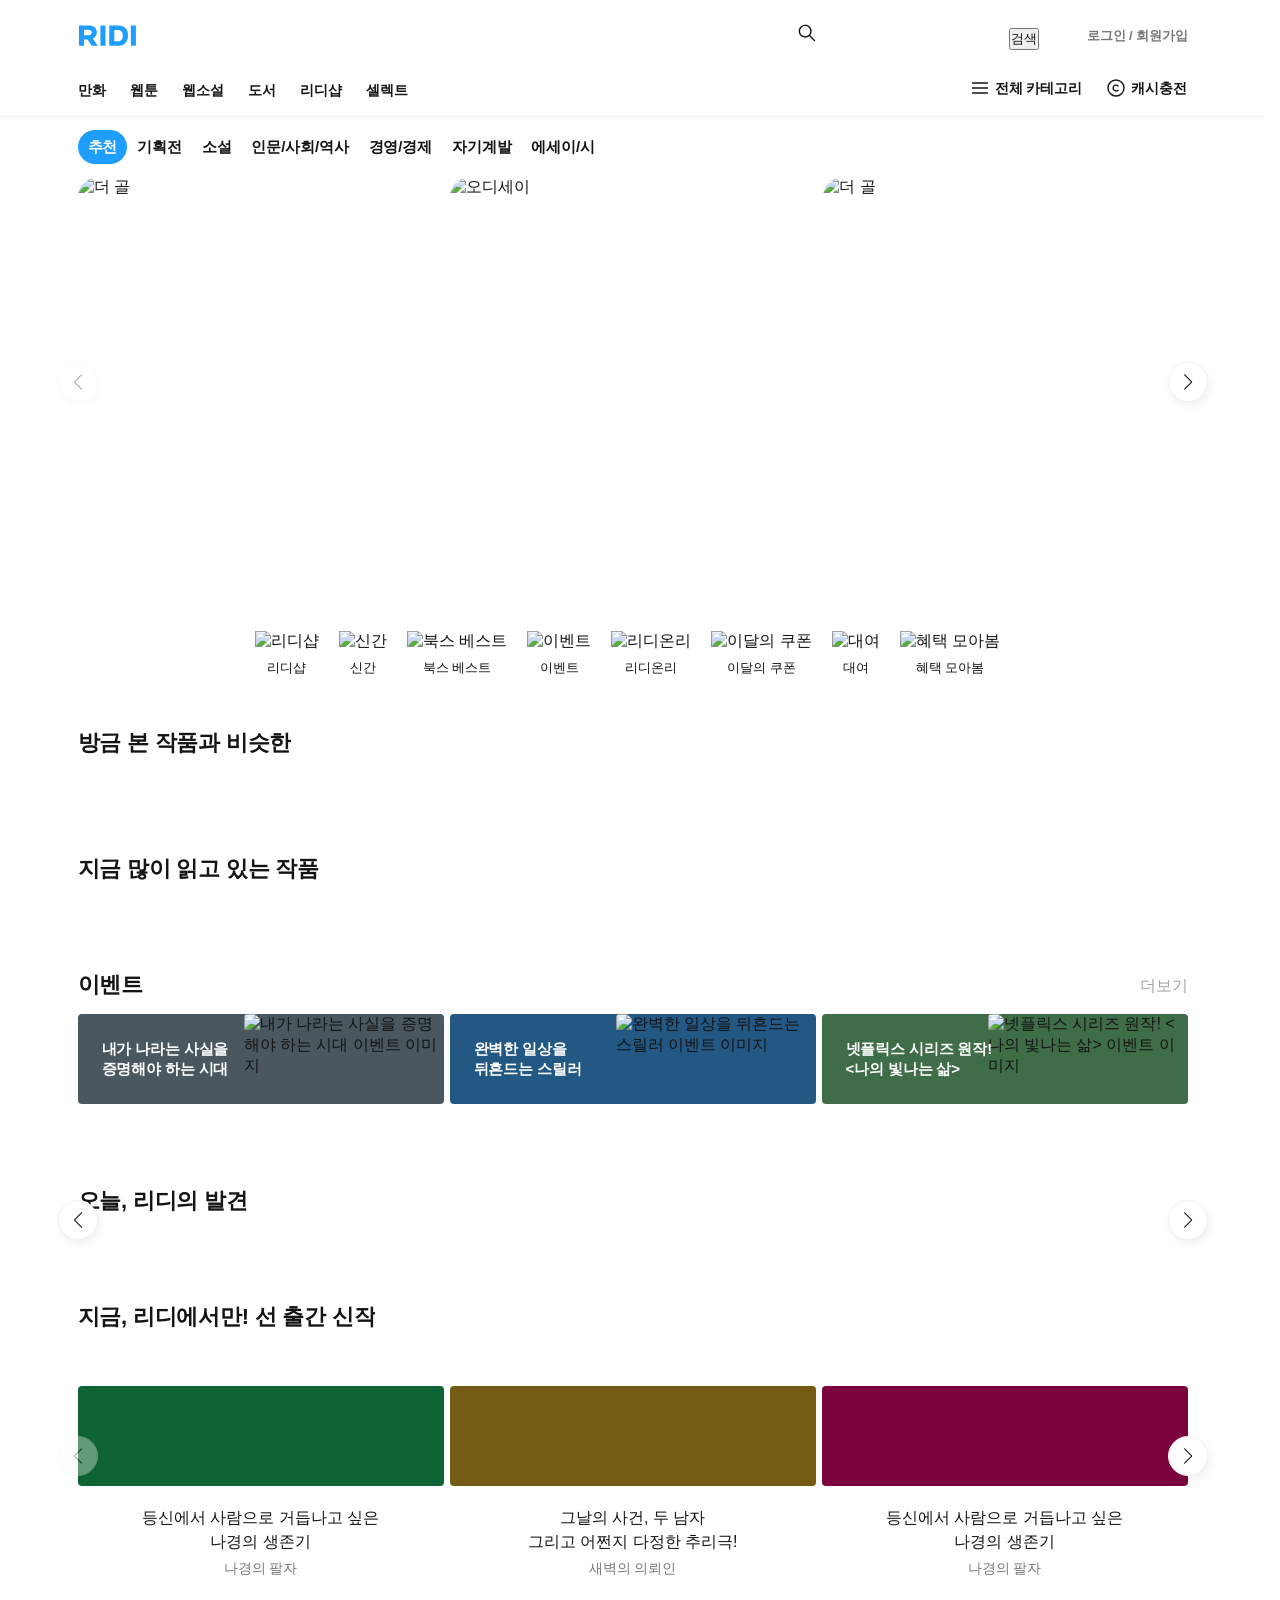
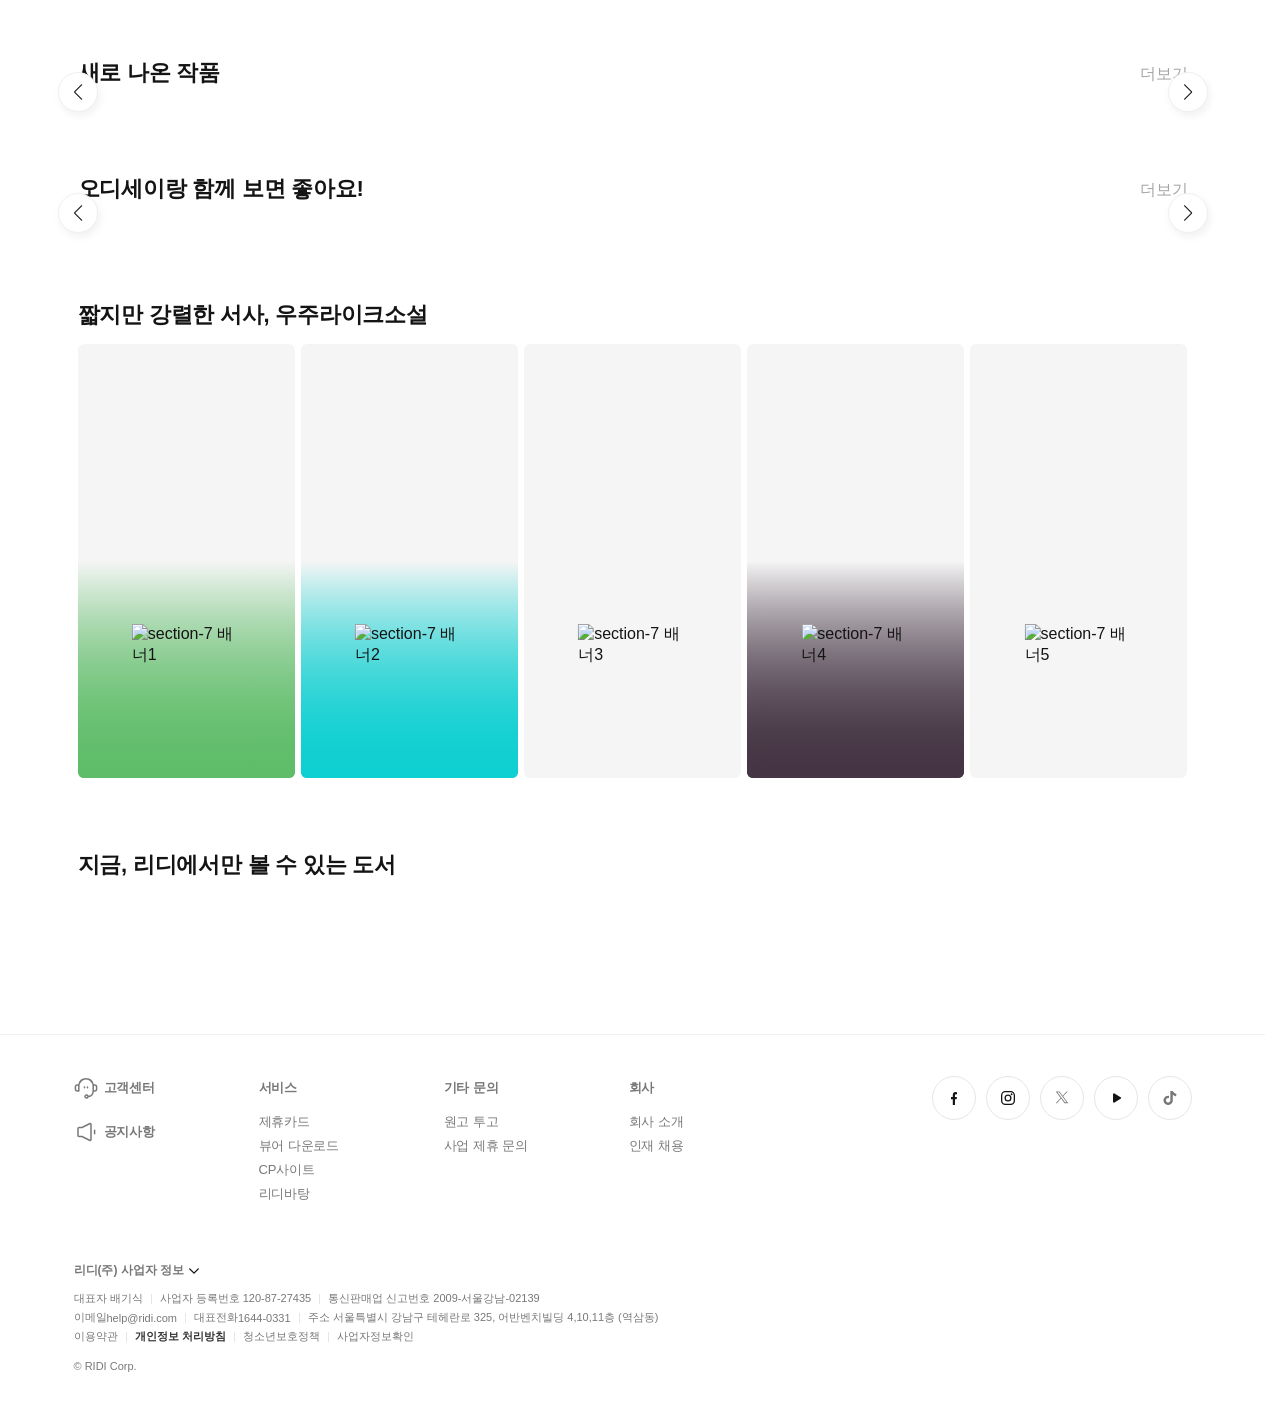
==== commit 0423a693: "26.09.10 : 미니프로젝트 마크업 검사 수정" ====
--- a/detail.html
+++ b/detail.html
@@ -22,7 +22,7 @@
                 <div class="detail-thumb-box">
                     <a href="#">
                         <div class="box-background detail-bg"></div>
-                        <img class="detail-img" src="" alt="책 표지">
+                        <img class="detail-img" src="./images/placeholder.png" alt="책 표지">
                     </a>  
                     <div>
                         <a href="#">미리보기</a>
@@ -31,7 +31,7 @@
 
                 <!-- 우측 책 상세정보 영역 -->
                 <div class="detail-book-info"> 
-                    <h1 class="detail-title"></h1>
+                    <h1 class="detail-title">도서 상세 정보</h1>
                     <div class="detail-info-box">
                         <div class="grade">
                             <div>
@@ -187,7 +187,7 @@
 
             <div class="book-detail">
                 <div class="heading">
-                    <h1 class="detail-title"></h1>
+                    <h1 class="detail-title">도서 상세 정보</h1>
                     <p>작품 정보</p>
                 </div>
                 
